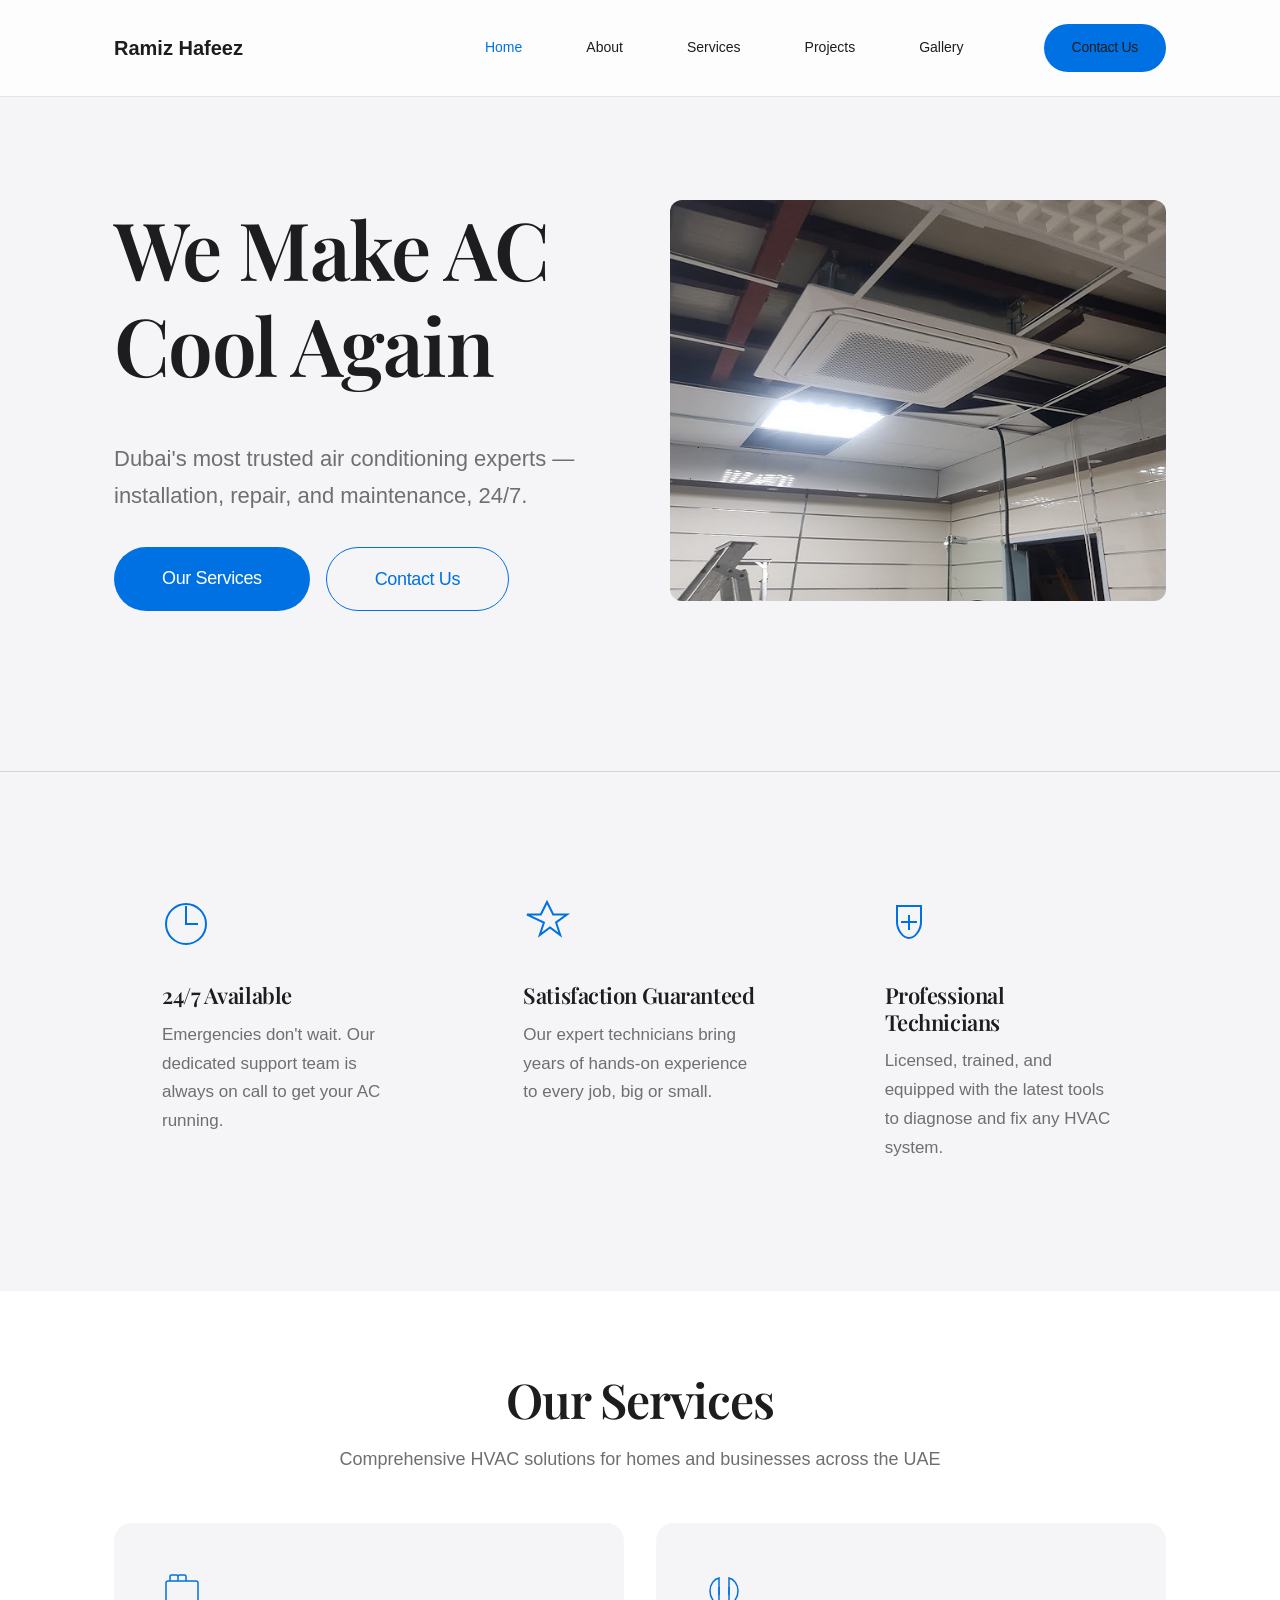
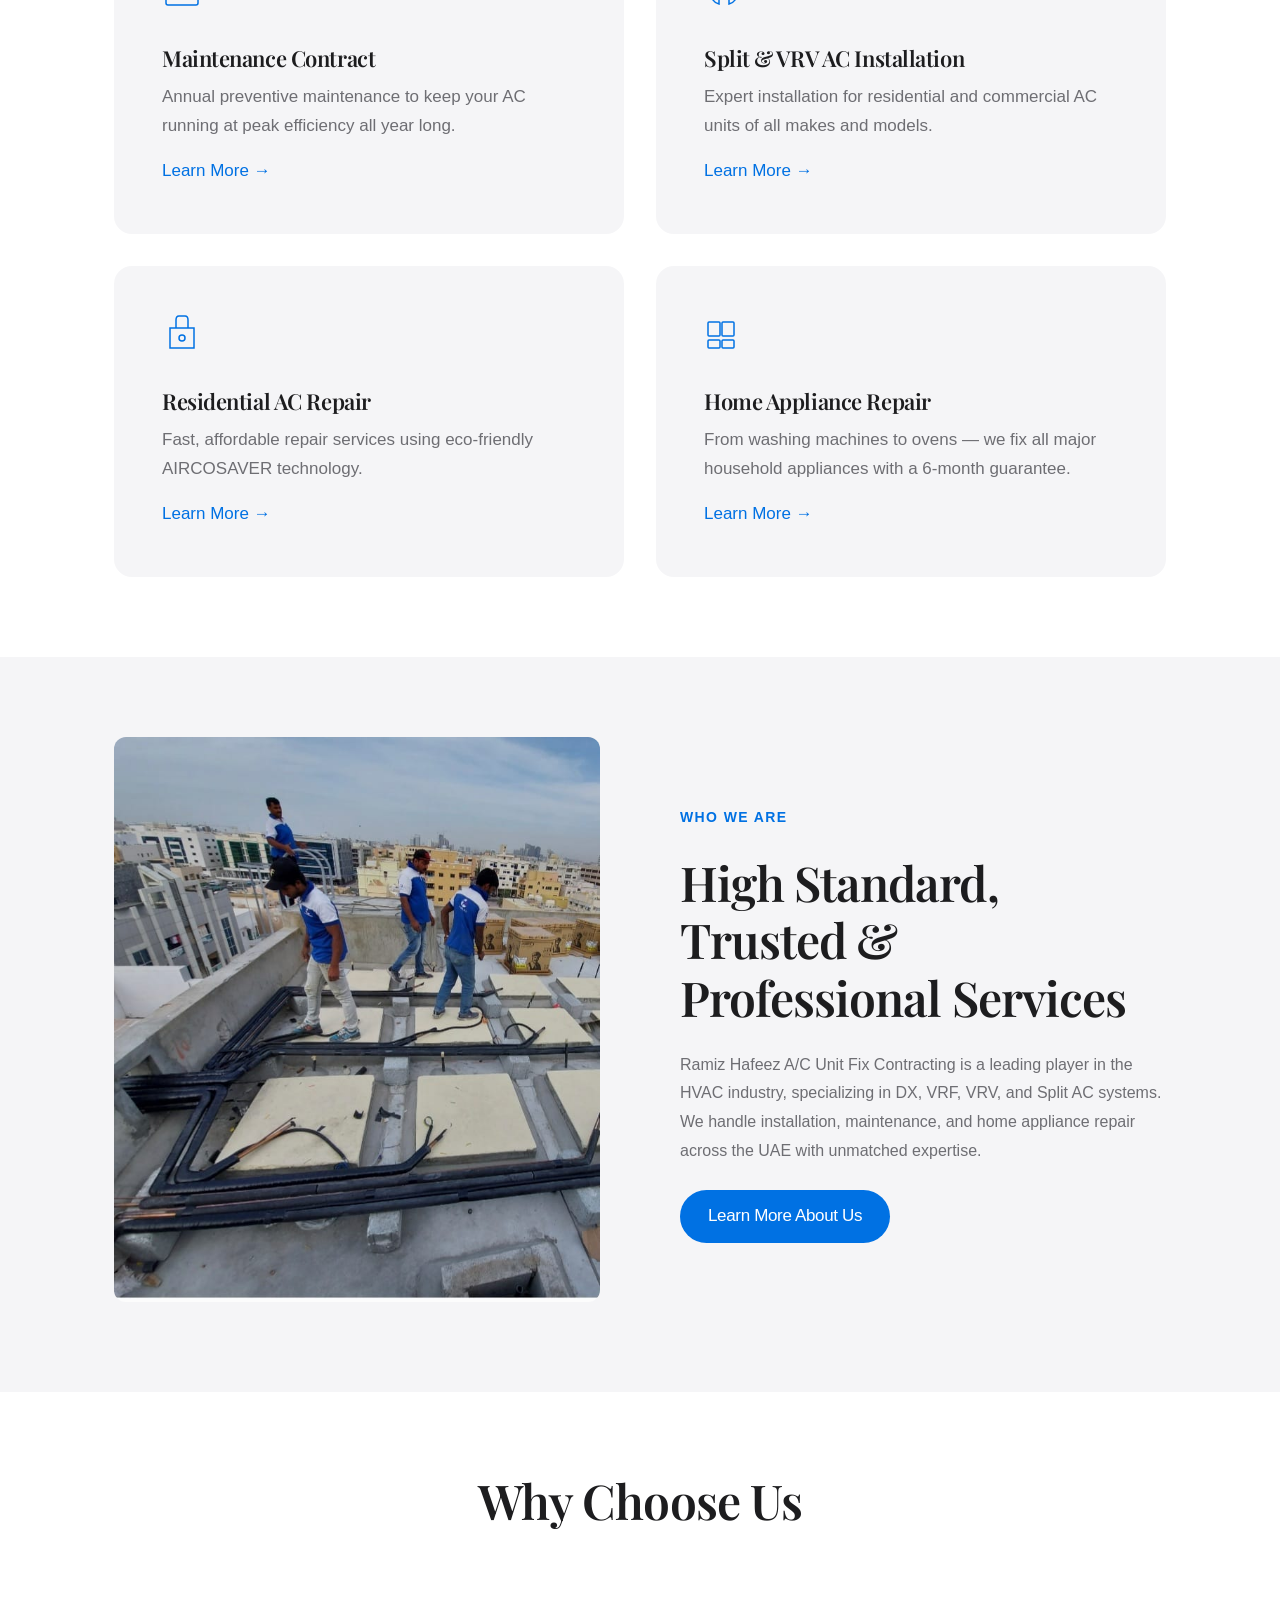
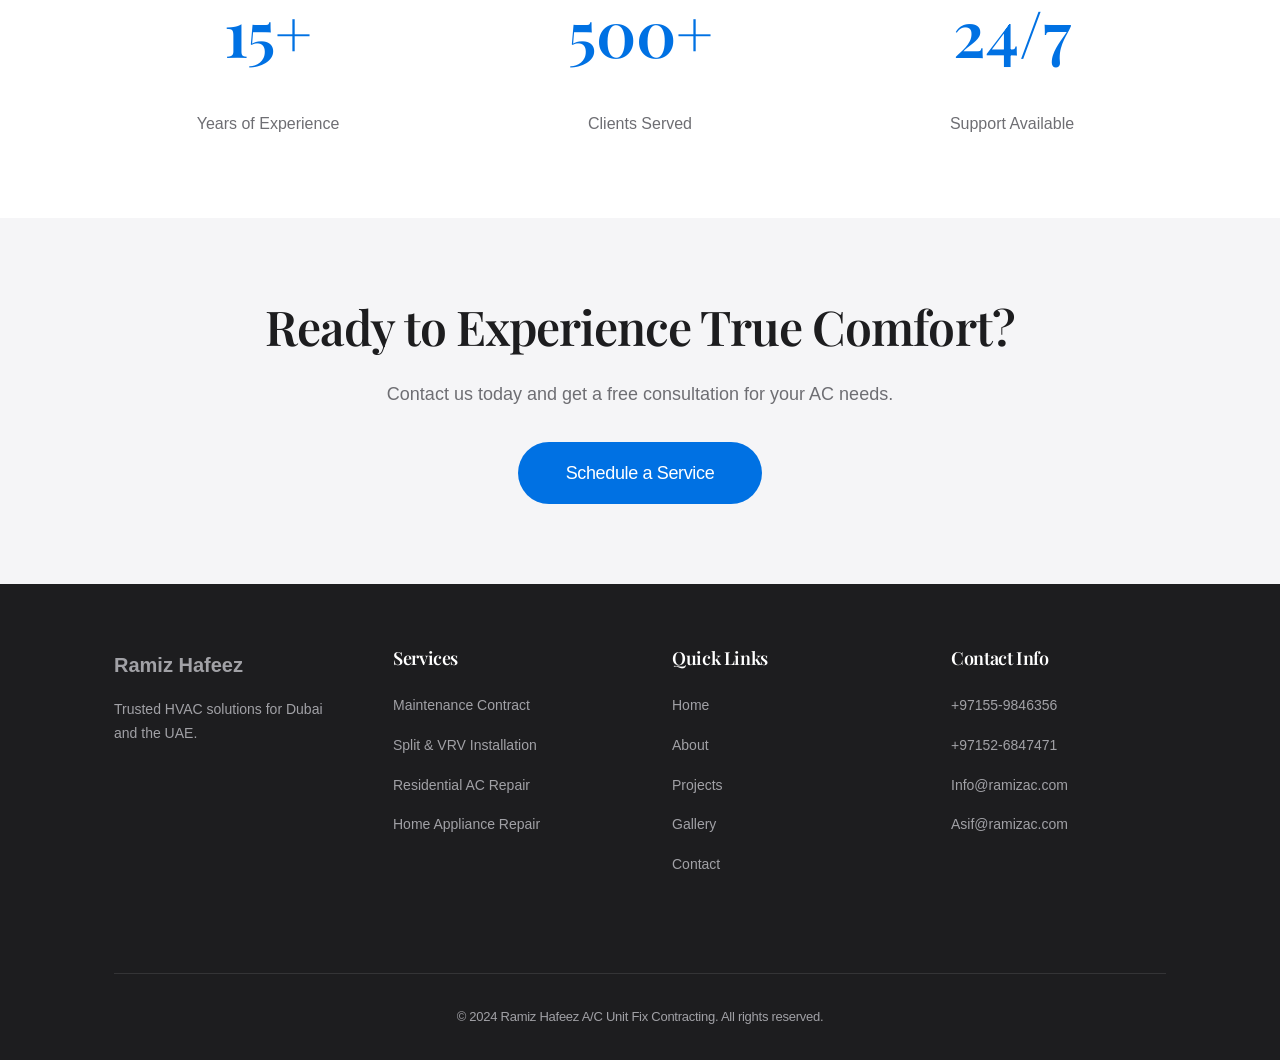
==== site/index.html @ e10c8d87 "first" ====
<!DOCTYPE html>
<html lang="en">
<head>
  <meta charset="UTF-8">
  <meta name="viewport" content="width=device-width, initial-scale=1.0">
  <title>Ramiz Hafeez A/C Unit Fix Contracting - Dubai HVAC Services</title>
  <link rel="stylesheet" href="css/style.css">
</head>
<body>

<!-- ==================== NAVIGATION ==================== -->
<nav>
  <div class="nav-container">
    <a href="index.html" class="logo">Ramiz Hafeez</a>
    <ul class="nav-links">
      <li><a href="index.html">Home</a></li>
      <li><a href="about.html">About</a></li>
      <li class="nav-item-services">
        <a href="services.html">Services</a>
        <div class="services-dropdown">
          <a href="services/maintenance-contract.html">Maintenance Contract</a>
          <a href="services/split-vrv-installation.html">Split & VRV Installation</a>
          <a href="services/residential-ac-repair.html">Residential AC Repair</a>
          <a href="services/home-appliance-repair.html">Home Appliance Repair</a>
        </div>
      </li>
      <li><a href="projects.html">Projects</a></li>
      <li><a href="gallery.html">Gallery</a></li>
      <li><a href="contact.html" class="btn btn-primary" style="margin-left: 16px;">Contact Us</a></li>
    </ul>
    <div class="hamburger">
      <span></span>
      <span></span>
      <span></span>
    </div>
  </div>
</nav>

<!-- ==================== HERO SECTION ==================== -->
<section class="hero">
  <div class="container" style="padding-top: 80px; padding-bottom: 80px;">
    <div class="two-col" style="gap: 60px; margin-top: 40px;">
      <div class="hero-content" style="display: flex; flex-direction: column; justify-content: center;">
        <h1 class="animate-fadeup" style="text-align: left; font-size: 80px;">We Make AC Cool Again</h1>
        <p class="animate-fadeup" style="text-align: left; font-size: 22px; color: var(--text-secondary); margin-top: 24px; margin-bottom: 32px; font-weight: 500;">Dubai's most trusted air conditioning experts — installation, repair, and maintenance, 24/7.</p>
        <div class="animate-fadeup" style="text-align: left; display: flex; gap: 16px; flex-wrap: wrap;">
          <a href="services.html" class="btn btn-primary btn-large">Our Services</a>
          <a href="contact.html" class="btn btn-secondary btn-large">Contact Us</a>
        </div>
      </div>
      <div class="animate-fadeup">
        <img src="../ramizac_scraped/images/gallery5.jpg" alt="Professional AC Installation" style="width: 100%; height: auto; border-radius: 12px;">
      </div>
    </div>
  </div>
</section>

<!-- ==================== TRUST INDICATORS ==================== -->
<section class="section bg-light">
  <div class="container">
    <div class="grid grid-3 reveal">
      <div class="card reveal">
        <svg width="48" height="48" viewBox="0 0 48 48" style="margin-bottom: 24px; stroke: var(--accent); fill: none; stroke-width: 2;">
          <circle cx="24" cy="24" r="20"></circle>
          <polyline points="24,6 24,24 36,24"></polyline>
        </svg>
        <h3 style="font-size: 22px; margin-bottom: 12px;">24/7 Available</h3>
        <p style="color: var(--text-secondary); margin: 0;">Emergencies don't wait. Our dedicated support team is always on call to get your AC running.</p>
      </div>
      <div class="card reveal">
        <svg width="48" height="48" viewBox="0 0 48 48" style="margin-bottom: 24px; stroke: var(--accent); fill: none; stroke-width: 2;">
          <path d="M24 2l6.18 12.55H44l-10.91 7.92 4.17 12.53-10.26-7.46-10.26 7.46 4.17-12.53L4 14.55h13.82z"></path>
        </svg>
        <h3 style="font-size: 22px; margin-bottom: 12px;">Satisfaction Guaranteed</h3>
        <p style="color: var(--text-secondary); margin: 0;">Our expert technicians bring years of hands-on experience to every job, big or small.</p>
      </div>
      <div class="card reveal">
        <svg width="48" height="48" viewBox="0 0 48 48" style="margin-bottom: 24px; stroke: var(--accent); fill: none; stroke-width: 2;">
          <path d="M12 6h24v16c0 8-6 16-12 16s-12-8-12-16V6z"></path>
          <line x1="24" y1="15" x2="24" y2="30"></line>
          <line x1="16" y1="22" x2="32" y2="22"></line>
        </svg>
        <h3 style="font-size: 22px; margin-bottom: 12px;">Professional Technicians</h3>
        <p style="color: var(--text-secondary); margin: 0;">Licensed, trained, and equipped with the latest tools to diagnose and fix any HVAC system.</p>
      </div>
    </div>
  </div>
</section>

<!-- ==================== SERVICES OVERVIEW ==================== -->
<section class="section">
  <div class="container">
    <div class="text-center mb-xl reveal">
      <h2>Our Services</h2>
      <p style="font-size: 18px; color: var(--text-secondary); margin-top: 16px;">Comprehensive HVAC solutions for homes and businesses across the UAE</p>
    </div>
    <div class="grid grid-2 reveal">
      <div class="card reveal">
        <svg width="40" height="40" viewBox="0 0 40 40" style="margin-bottom: 24px; stroke: var(--accent); fill: none; stroke-width: 1.5;">
          <rect x="4" y="10" width="32" height="24" rx="2"></rect>
          <path d="M8 10V6c0-1 .5-2 1.5-2h5c1 0 1.5 1 1.5 2v4M16 10V6c0-1 .5-2 1.5-2h5c1 0 1.5 1 1.5 2v4"></path>
        </svg>
        <h3 style="font-size: 22px; margin-bottom: 12px;">Maintenance Contract</h3>
        <p style="color: var(--text-secondary); margin-bottom: 16px;">Annual preventive maintenance to keep your AC running at peak efficiency all year long.</p>
        <a href="services/maintenance-contract.html" style="color: var(--accent); font-weight: 500;">Learn More →</a>
      </div>
      <div class="card reveal">
        <svg width="40" height="40" viewBox="0 0 40 40" style="margin-bottom: 24px; stroke: var(--accent); fill: none; stroke-width: 1.5;">
          <path d="M6 20c0-6.6 4-12 9-13v26c-5-1-9-6.4-9-13z"></path>
          <path d="M34 20c0-6.6-4-12-9-13v26c5-1 9-6.4 9-13z"></path>
          <line x1="15" y1="16" x2="15" y2="24"></line>
          <line x1="25" y1="16" x2="25" y2="24"></line>
        </svg>
        <h3 style="font-size: 22px; margin-bottom: 12px;">Split & VRV AC Installation</h3>
        <p style="color: var(--text-secondary); margin-bottom: 16px;">Expert installation for residential and commercial AC units of all makes and models.</p>
        <a href="services/split-vrv-installation.html" style="color: var(--accent); font-weight: 500;">Learn More →</a>
      </div>
      <div class="card reveal">
        <svg width="40" height="40" viewBox="0 0 40 40" style="margin-bottom: 24px; stroke: var(--accent); fill: none; stroke-width: 1.5;">
          <path d="M8 14h24v20H8z"></path>
          <path d="M14 14V6c0-2 1-4 3-4h6c2 0 3 2 3 4v8"></path>
          <circle cx="20" cy="24" r="3" fill="none"></circle>
        </svg>
        <h3 style="font-size: 22px; margin-bottom: 12px;">Residential AC Repair</h3>
        <p style="color: var(--text-secondary); margin-bottom: 16px;">Fast, affordable repair services using eco-friendly AIRCOSAVER technology.</p>
        <a href="services/residential-ac-repair.html" style="color: var(--accent); font-weight: 500;">Learn More →</a>
      </div>
      <div class="card reveal">
        <svg width="40" height="40" viewBox="0 0 40 40" style="margin-bottom: 24px; stroke: var(--accent); fill: none; stroke-width: 1.5;">
          <rect x="4" y="8" width="12" height="14" rx="1"></rect>
          <rect x="18" y="8" width="12" height="14" rx="1"></rect>
          <rect x="4" y="26" width="12" height="8" rx="1"></rect>
          <rect x="18" y="26" width="12" height="8" rx="1"></rect>
        </svg>
        <h3 style="font-size: 22px; margin-bottom: 12px;">Home Appliance Repair</h3>
        <p style="color: var(--text-secondary); margin-bottom: 16px;">From washing machines to ovens — we fix all major household appliances with a 6-month guarantee.</p>
        <a href="services/home-appliance-repair.html" style="color: var(--accent); font-weight: 500;">Learn More →</a>
      </div>
    </div>
  </div>
</section>

<!-- ==================== ABOUT TEASER ==================== -->
<section class="section bg-light">
  <div class="container">
    <div class="two-col" style="gap: 80px;">
      <div class="reveal">
        <img src="../ramizac_scraped/images/about.jpg" alt="Ramiz Hafeez Team" style="width: 100%; height: auto; border-radius: 12px;">
      </div>
      <div class="reveal" style="display: flex; flex-direction: column; justify-content: center;">
        <span class="label">WHO WE ARE</span>
        <h2 style="margin-bottom: 24px;">High Standard, Trusted & Professional Services</h2>
        <p style="color: var(--text-secondary); font-size: 16px; line-height: 1.8; margin-bottom: 24px;">Ramiz Hafeez A/C Unit Fix Contracting is a leading player in the HVAC industry, specializing in DX, VRF, VRV, and Split AC systems. We handle installation, maintenance, and home appliance repair across the UAE with unmatched expertise.</p>
        <a href="about.html" class="btn btn-primary" style="width: fit-content;">Learn More About Us</a>
      </div>
    </div>
  </div>
</section>

<!-- ==================== WHY CHOOSE US ==================== -->
<section class="section">
  <div class="container">
    <div class="text-center mb-xl reveal">
      <h2>Why Choose Us</h2>
    </div>
    <div class="stats reveal">
      <div>
        <div class="stat-number">15+</div>
        <div class="stat-label">Years of Experience</div>
      </div>
      <div>
        <div class="stat-number">500+</div>
        <div class="stat-label">Clients Served</div>
      </div>
      <div>
        <div class="stat-number">24/7</div>
        <div class="stat-label">Support Available</div>
      </div>
    </div>
  </div>
</section>

<!-- ==================== CTA BANNER ==================== -->
<section class="section bg-light">
  <div class="container text-center reveal">
    <h2>Ready to Experience True Comfort?</h2>
    <p style="font-size: 18px; color: var(--text-secondary); margin: 24px 0 32px;">Contact us today and get a free consultation for your AC needs.</p>
    <a href="contact.html" class="btn btn-primary btn-large">Schedule a Service</a>
  </div>
</section>

<!-- ==================== FOOTER ==================== -->
<footer class="section bg-dark" style="padding-top: 64px; padding-bottom: 32px;">
  <div class="container">
    <div class="footer-grid">
      <div>
        <a href="index.html" class="logo">Ramiz Hafeez</a>
        <p style="color: #a1a1a6; font-size: 14px; margin-top: 12px;">Trusted HVAC solutions for Dubai and the UAE.</p>
      </div>
      <div>
        <h4>Services</h4>
        <a href="services/maintenance-contract.html">Maintenance Contract</a>
        <a href="services/split-vrv-installation.html">Split & VRV Installation</a>
        <a href="services/residential-ac-repair.html">Residential AC Repair</a>
        <a href="services/home-appliance-repair.html">Home Appliance Repair</a>
      </div>
      <div>
        <h4>Quick Links</h4>
        <a href="index.html">Home</a>
        <a href="about.html">About</a>
        <a href="projects.html">Projects</a>
        <a href="gallery.html">Gallery</a>
        <a href="contact.html">Contact</a>
      </div>
      <div>
        <h4>Contact Info</h4>
        <a href="tel:+971558846356">+97155-9846356</a>
        <a href="tel:+971526847471">+97152-6847471</a>
        <a href="mailto:Info@ramizac.com">Info@ramizac.com</a>
        <a href="mailto:Asif@ramizac.com">Asif@ramizac.com</a>
      </div>
    </div>
    <div class="footer-bottom">
      © 2024 Ramiz Hafeez A/C Unit Fix Contracting. All rights reserved.
    </div>
  </div>
</footer>

<script src="js/main.js"></script>
</body>
</html>
---- site/css/style.css ----
/* ==================== FONT IMPORTS ==================== */
@import url('https://fonts.googleapis.com/css2?family=Playfair+Display:wght@600;700&display=swap');

/* ==================== CSS VARIABLES (Design System) ==================== */
:root {
  --bg: #ffffff;
  --bg-section: #f5f5f7;
  --text-primary: #1d1d1f;
  --text-secondary: #6e6e73;
  --accent: #0071e3;
  --accent-hover: #0077ed;
  --border: #d2d2d7;
  --white: #ffffff;
  --dark: #1d1d1f;
  
  /* Spacing system (8px grid) */
  --spacing-xs: 8px;
  --spacing-sm: 16px;
  --spacing-md: 24px;
  --spacing-lg: 32px;
  --spacing-xl: 48px;
  --spacing-2xl: 64px;
  --spacing-3xl: 80px;
  --spacing-4xl: 96px;
  --spacing-5xl: 120px;
  
  /* Border radius */
  --radius-sm: 10px;
  --radius-md: 12px;
  --radius-lg: 18px;
  --radius-pill: 980px;
  
  /* Shadows */
  --shadow-sm: 0 1px 3px rgba(0,0,0,0.08);
  --shadow-md: 0 4px 12px rgba(0,0,0,0.12);
  --shadow-lg: 0 12px 32px rgba(0,0,0,0.16);
}

/* ==================== RESET & BASE ==================== */
* {
  margin: 0;
  padding: 0;
  box-sizing: border-box;
}

html {
  scroll-behavior: smooth;
  font-size: 16px;
}

body {
  font-family: -apple-system, BlinkMacSystemFont, "Segoe UI", sans-serif;
  font-size: 17px;
  line-height: 1.7;
  color: var(--text-primary);
  background: var(--bg);
  -webkit-font-smoothing: antialiased;
  -moz-osx-font-smoothing: grayscale;
}

/* ==================== TYPOGRAPHY ==================== */
h1, h2, h3, h4, h5, h6 {
  font-family: 'Playfair Display', serif;
  font-weight: 600;
  letter-spacing: -0.02em;
  line-height: 1.2;
}

h1 {
  font-size: 72px;
}

h2 {
  font-size: 48px;
}

h3 {
  font-size: 32px;
}

h4 {
  font-size: 24px;
}

p {
  margin-bottom: var(--spacing-md);
  color: var(--text-primary);
}

a {
  color: var(--accent);
  text-decoration: none;
  transition: color 0.3s ease;
}

a:hover {
  color: var(--accent-hover);
}

/* ==================== BUTTONS ==================== */
.btn {
  display: inline-block;
  padding: 12px 28px;
  border-radius: var(--radius-pill);
  font-size: 17px;
  font-weight: 500;
  letter-spacing: -0.02em;
  text-align: center;
  cursor: pointer;
  border: none;
  transition: all 0.3s ease;
  text-decoration: none;
}

.btn-primary {
  background: var(--accent);
  color: var(--white);
}

.btn-primary:hover {
  background: var(--accent-hover);
  transform: translateY(-2px);
}

.btn-secondary {
  background: transparent;
  color: var(--accent);
  border: 1.5px solid var(--accent);
}

.btn-secondary:hover {
  background: rgba(0,113,227,0.05);
}

.btn-large {
  padding: 16px 48px;
  font-size: 18px;
}

/* ==================== FORMS ==================== */
input, textarea, select {
  width: 100%;
  height: 52px;
  padding: 0 16px;
  border: 1.5px solid var(--border);
  border-radius: var(--radius-sm);
  font-family: inherit;
  font-size: 16px;
  color: var(--text-primary);
  background: var(--white);
  transition: all 0.3s ease;
}

textarea {
  height: 140px;
  padding: 16px;
  resize: vertical;
}

input:focus, textarea:focus, select:focus {
  outline: none;
  border-color: var(--accent);
  box-shadow: 0 0 0 4px rgba(0,113,227,0.15);
}

input::placeholder, textarea::placeholder {
  color: var(--text-secondary);
}

/* ==================== CARDS ==================== */
.card {
  background: var(--bg-section);
  border-radius: var(--radius-lg);
  padding: var(--spacing-xl);
  transition: all 0.3s ease;
}

.card:hover {
  transform: translateY(-4px);
}

/* ==================== LAYOUT ==================== */
.container {
  max-width: 1100px;
  margin: 0 auto;
  padding: 0 var(--spacing-md);
}

.section {
  padding: var(--spacing-3xl) 0;
}

.section.bg-light {
  background: var(--bg-section);
}

.section.bg-dark {
  background: var(--text-primary);
  color: var(--bg-section);
}

.section.bg-dark a {
  color: #a1a1a6;
}

.section.bg-dark a:hover {
  color: var(--white);
}

/* ==================== GRID & FLEX ==================== */
.grid {
  display: grid;
  gap: var(--spacing-lg);
}

.grid-2 {
  grid-template-columns: repeat(2, 1fr);
}

.grid-3 {
  grid-template-columns: repeat(3, 1fr);
}

.grid-4 {
  grid-template-columns: repeat(4, 1fr);
}

.flex {
  display: flex;
}

.flex-center {
  display: flex;
  align-items: center;
  justify-content: center;
}

.flex-between {
  display: flex;
  align-items: center;
  justify-content: space-between;
}

/* ==================== ANIMATIONS ==================== */
@keyframes fadeUp {
  from {
    opacity: 0;
    transform: translateY(30px);
  }
  to {
    opacity: 1;
    transform: translateY(0);
  }
}

.animate-fadeup {
  animation: fadeUp 0.8s ease both;
}

.animate-fadeup:nth-child(1) { animation-delay: 0.1s; }
.animate-fadeup:nth-child(2) { animation-delay: 0.2s; }
.animate-fadeup:nth-child(3) { animation-delay: 0.3s; }
.animate-fadeup:nth-child(4) { animation-delay: 0.4s; }
.animate-fadeup:nth-child(5) { animation-delay: 0.5s; }
.animate-fadeup:nth-child(6) { animation-delay: 0.6s; }

.reveal {
  opacity: 0;
  transform: translateY(20px);
  transition: opacity 0.6s ease, transform 0.6s ease;
}

.reveal.visible {
  opacity: 1;
  transform: translateY(0);
}

/* ==================== NAVIGATION ==================== */
nav {
  position: fixed;
  top: 0;
  left: 0;
  right: 0;
  z-index: 1000;
  background: rgba(255,255,255,0.8);
  backdrop-filter: blur(20px);
  border-bottom: 1px solid rgba(0,0,0,0.1);
  padding: var(--spacing-md) 0;
  transition: all 0.3s ease;
}

nav.scrolled {
  background: rgba(255,255,255,0.95);
}

.nav-container {
  display: flex;
  align-items: center;
  justify-content: space-between;
  max-width: 1100px;
  margin: 0 auto;
  padding: 0 var(--spacing-md);
}

.logo {
  font-size: 20px;
  font-weight: 700;
  color: var(--text-primary);
  text-decoration: none;
}

.nav-links {
  display: flex;
  list-style: none;
  gap: var(--spacing-2xl);
  align-items: center;
}

.nav-links a {
  font-size: 14px;
  color: var(--text-primary);
  transition: color 0.3s ease;
  position: relative;
}

.nav-links a:hover {
  color: var(--accent);
}

.nav-links a.active {
  color: var(--accent);
  font-weight: 500;
}

.nav-item-services {
  position: relative;
}

.services-dropdown {
  display: none;
  position: absolute;
  top: 100%;
  left: 0;
  background: var(--white);
  border: 1px solid var(--border);
  border-radius: var(--radius-md);
  padding: var(--spacing-sm) 0;
  min-width: 220px;
  box-shadow: var(--shadow-md);
  margin-top: var(--spacing-xs);
}

.nav-item-services:hover .services-dropdown,
.nav-item-services.open .services-dropdown {
  display: block;
}

.services-dropdown a {
  display: block;
  padding: var(--spacing-sm) var(--spacing-lg);
  font-size: 14px;
  color: var(--text-primary);
}

.services-dropdown a:hover {
  background: var(--bg-section);
  color: var(--accent);
}

.hamburger {
  display: none;
  flex-direction: column;
  cursor: pointer;
  gap: 6px;
}

.hamburger span {
  width: 24px;
  height: 2px;
  background: var(--text-primary);
  transition: all 0.3s ease;
  border-radius: 2px;
}

.hamburger.active span:nth-child(1) {
  transform: rotate(45deg) translateY(12px);
}

.hamburger.active span:nth-child(2) {
  opacity: 0;
}

.hamburger.active span:nth-child(3) {
  transform: rotate(-45deg) translateY(-12px);
}

/* ==================== FOOTER ==================== */
footer {
  background: var(--text-primary);
  color: var(--bg-section);
  padding: var(--spacing-3xl) 0;
}

.footer-grid {
  display: grid;
  grid-template-columns: repeat(4, 1fr);
  gap: var(--spacing-2xl);
  margin-bottom: var(--spacing-3xl);
}

footer h4 {
  color: var(--white);
  margin-bottom: var(--spacing-md);
  font-size: 18px;
}

footer a {
  color: #a1a1a6;
  display: block;
  margin-bottom: var(--spacing-sm);
  font-size: 14px;
}

footer a:hover {
  color: var(--white);
}

.footer-bottom {
  border-top: 1px solid rgba(255,255,255,0.1);
  padding-top: var(--spacing-lg);
  text-align: center;
  font-size: 13px;
  color: #a1a1a6;
  letter-spacing: -0.02em;
}

footer .logo {
  color: var(--white);
  margin-bottom: var(--spacing-sm);
}

/* ==================== HERO SECTION ==================== */
.hero {
  background: var(--bg-section);
  padding: var(--spacing-3xl) 0;
  text-align: center;
  border-bottom: 1px solid var(--border);
}

.hero h1 {
  margin-bottom: var(--spacing-md);
}

.hero .breadcrumb {
  font-size: 14px;
  color: var(--text-secondary);
  margin-top: var(--spacing-md);
}

/* ==================== PAGE HERO (Inner Pages) ==================== */
.page-hero {
  background: var(--bg-section);
  padding: var(--spacing-3xl) 0;
  text-align: center;
}

.page-hero h1 {
  margin-bottom: var(--spacing-lg);
  font-size: 56px;
}

.page-hero .breadcrumb {
  font-size: 14px;
  color: var(--text-secondary);
}

.breadcrumb a {
  color: var(--text-secondary);
}

.breadcrumb a:hover {
  color: var(--accent);
}

/* ==================== TWO COLUMN LAYOUT ==================== */
.two-col {
  display: grid;
  grid-template-columns: 1fr 1fr;
  gap: var(--spacing-2xl);
  align-items: center;
}

.two-col img {
  width: 100%;
  height: auto;
  border-radius: var(--radius-md);
}

.two-col.reverse {
  direction: rtl;
}

.two-col.reverse > * {
  direction: ltr;
}

/* ==================== SERVICE LAYOUT ==================== */
.service-card-large {
  display: grid;
  grid-template-columns: 1fr 1fr;
  gap: var(--spacing-2xl);
  align-items: center;
  margin: var(--spacing-3xl) 0;
}

.service-card-large img {
  width: 100%;
  height: auto;
  border-radius: var(--radius-md);
}

.service-card-large.reverse {
  direction: rtl;
}

.service-card-large.reverse > * {
  direction: ltr;
}

.service-card-large h2 {
  font-size: 40px;
  margin-bottom: var(--spacing-lg);
}

.service-card-large p {
  font-size: 16px;
  color: var(--text-secondary);
  margin-bottom: var(--spacing-lg);
}

/* ==================== SIDEBAR ==================== */
.sidebar-layout {
  display: grid;
  grid-template-columns: 2fr 1fr;
  gap: var(--spacing-xl);
}

.sidebar {
  background: var(--bg-section);
  border-radius: var(--radius-lg);
  padding: var(--spacing-xl);
  height: fit-content;
  position: sticky;
  top: 100px;
}

.sidebar h3 {
  margin-bottom: var(--spacing-lg);
  font-size: 22px;
}

.form-group {
  margin-bottom: var(--spacing-md);
}

.form-group label {
  display: block;
  margin-bottom: 8px;
  font-size: 14px;
  font-weight: 500;
  color: var(--text-primary);
}

.sidebar-contact {
  margin-top: var(--spacing-xl);
  padding-top: var(--spacing-xl);
  border-top: 1px solid var(--border);
  font-size: 14px;
}

.sidebar-contact p {
  margin-bottom: var(--spacing-sm);
}

/* ==================== GALLERY ==================== */
.gallery-grid {
  columns: 3;
  column-gap: var(--spacing-md);
  margin-top: var(--spacing-2xl);
}

.gallery-grid img {
  width: 100%;
  display: block;
  margin-bottom: var(--spacing-md);
  border-radius: var(--radius-md);
  break-inside: avoid;
  cursor: pointer;
  transition: transform 0.3s ease, opacity 0.3s ease;
}

.gallery-grid img:hover {
  transform: scale(1.02);
  opacity: 0.92;
}

/* ==================== LIGHTBOX ==================== */
.lightbox {
  display: none;
  position: fixed;
  top: 0;
  left: 0;
  right: 0;
  bottom: 0;
  background: rgba(0,0,0,0.92);
  z-index: 9999;
  justify-content: center;
  align-items: center;
  padding: var(--spacing-md);
}

.lightbox.active {
  display: flex;
}

.lightbox-content {
  position: relative;
  width: 100%;
  max-width: 90vw;
  max-height: 90vh;
}

.lightbox img {
  width: 100%;
  height: auto;
  object-fit: contain;
}

.lightbox-close {
  position: absolute;
  top: -50px;
  right: 0;
  color: var(--white);
  font-size: 32px;
  cursor: pointer;
  width: 40px;
  height: 40px;
  display: flex;
  align-items: center;
  justify-content: center;
  transition: opacity 0.3s ease;
}

.lightbox-close:hover {
  opacity: 0.7;
}

.lightbox-nav {
  position: absolute;
  top: 50%;
  transform: translateY(-50%);
  width: 50px;
  height: 50px;
  background: rgba(255,255,255,0.2);
  border-radius: 4px;
  display: flex;
  align-items: center;
  justify-content: center;
  color: var(--white);
  cursor: pointer;
  font-size: 24px;
  transition: background 0.3s ease;
}

.lightbox-nav:hover {
  background: rgba(255,255,255,0.4);
}

.lightbox-prev {
  left: -60px;
}

.lightbox-next {
  right: -60px;
}

/* ==================== TABLE ==================== */
.table-container {
  width: 100%;
  overflow-x: auto;
  border-radius: var(--radius-lg);
  overflow: hidden;
  margin: var(--spacing-xl) 0;
}

table {
  width: 100%;
  border-collapse: collapse;
}

table thead {
  background: var(--text-primary);
  color: var(--white);
}

table th {
  padding: 16px 24px;
  text-align: left;
  font-size: 13px;
  letter-spacing: 0.05em;
  text-transform: uppercase;
  font-weight: 600;
  font-family: inherit;
}

table td {
  padding: 16px 24px;
  font-size: 15px;
  border-bottom: none;
}

table tbody tr:nth-child(odd) {
  background: var(--white);
}

table tbody tr:nth-child(even) {
  background: var(--bg-section);
}

table tbody tr:hover {
  background: rgba(0,113,227,0.05);
}

/* ==================== CONTACT FORM ==================== */
.contact-layout {
  display: grid;
  grid-template-columns: 1.5fr 1fr;
  gap: var(--spacing-2xl);
}

.contact-form .form-group {
  margin-bottom: var(--spacing-lg);
}

.contact-form .btn {
  width: 100%;
  height: 54px;
  font-size: 18px;
}

.contact-info h3 {
  margin-bottom: var(--spacing-lg);
  font-size: 22px;
}

.contact-info p {
  margin-bottom: var(--spacing-sm);
  display: flex;
  align-items: center;
  gap: var(--spacing-sm);
  font-size: 15px;
}

.contact-info section {
  margin-bottom: var(--spacing-xl);
}

.contact-map {
  margin-top: var(--spacing-xl);
  border-radius: var(--radius-md);
  overflow: hidden;
}

.contact-map iframe {
  width: 100%;
  height: 300px;
  border: none;
}

/* ==================== STATS ==================== */
.stats {
  display: grid;
  grid-template-columns: repeat(3, 1fr);
  gap: var(--spacing-2xl);
  text-align: center;
}

.stat-number {
  font-size: 64px;
  font-family: 'Playfair Display', serif;
  color: var(--accent);
  font-weight: 600;
  margin-bottom: var(--spacing-md);
}

.stat-label {
  font-size: 16px;
  color: var(--text-secondary);
}

/* ==================== UTILITIES ==================== */
.text-center {
  text-align: center;
}

.mb-lg {
  margin-bottom: var(--spacing-lg);
}

.mb-xl {
  margin-bottom: var(--spacing-xl);
}

.mt-lg {
  margin-top: var(--spacing-lg);
}

.mt-xl {
  margin-top: var(--spacing-xl);
}

.label {
  font-size: 14px;
  letter-spacing: 0.1em;
  text-transform: uppercase;
  font-weight: 600;
  color: var(--accent);
  margin-bottom: var(--spacing-md);
  display: block;
}

.icon-grid {
  display: grid;
  grid-template-columns: repeat(6, 1fr);
  gap: var(--spacing-lg);
  text-align: center;
}

.icon-item {
  padding: var(--spacing-lg);
}

.icon-item svg {
  width: 48px;
  height: 48px;
  margin: 0 auto var(--spacing-md);
  stroke: var(--accent);
  fill: none;
  stroke-width: 2;
}

.icon-item p {
  font-size: 14px;
  color: var(--text-secondary);
}

.checklist {
  list-style: none;
}

.checklist li {
  padding-left: var(--spacing-lg);
  margin-bottom: var(--spacing-md);
  position: relative;
  font-size: 15px;
  color: var(--text-secondary);
  line-height: 1.6;
}

.checklist li:before {
  content: "✓";
  position: absolute;
  left: 0;
  color: var(--accent);
  font-weight: bold;
  font-size: 18px;
}

/* ==================== RESPONSIVE ==================== */
@media (max-width: 768px) {
  h1 {
    font-size: 40px;
  }

  h2 {
    font-size: 32px;
  }

  h3 {
    font-size: 24px;
  }

  .section {
    padding: var(--spacing-2xl) 0;
  }

  .page-hero h1 {
    font-size: 36px;
  }

  .grid-2, .grid-3, .grid-4, .two-col, .service-card-large, .contact-layout, .footer-grid {
    grid-template-columns: 1fr;
  }

  .two-col.reverse, .service-card-large.reverse {
    direction: ltr;
  }

  .two-col.reverse > *, .service-card-large.reverse > * {
    direction: ltr;
  }

  .gallery-grid {
    columns: 2;
  }

  .stats {
    grid-template-columns: 1fr;
  }

  .lightbox-prev, .lightbox-next {
    display: none;
  }

  .nav-container {
    padding: 0 var(--spacing-md);
  }

  .hamburger {
    display: flex;
  }

  .nav-links {
    display: none;
    position: absolute;
    top: 65px;
    right: 0;
    left: 0;
    background: var(--white);
    flex-direction: column;
    gap: 0;
    border-bottom: 1px solid var(--border);
    padding: var(--spacing-md) 0;
  }

  .nav-links.active {
    display: flex;
  }

  .nav-links a {
    padding: var(--spacing-md) var(--spacing-lg);
    display: block;
  }

  .services-dropdown {
    position: static;
    display: none;
    background: #f0f0f0;
    border: none;
    box-shadow: none;
    margin: 0;
    border-radius: 0;
  }

  .nav-item-services.open .services-dropdown {
    display: block;
  }

  .sidebar-layout {
    grid-template-columns: 1fr;
  }

  .sidebar {
    position: static;
  }

  .icon-grid {
    grid-template-columns: repeat(3, 1fr);
  }

  .lightbox-close {
    top: var(--spacing-md);
    right: var(--spacing-md);
  }
}

@media (max-width: 375px) {
  .container {
    padding: 0 var(--spacing-sm);
  }

  h1 {
    font-size: 28px;
  }

  h2 {
    font-size: 24px;
  }

  body {
    font-size: 16px;
  }

  .hero {
    padding: var(--spacing-2xl) 0;
  }

  .section {
    padding: var(--spacing-lg) 0;
  }

  .page-hero h1 {
    font-size: 28px;
  }

  .gallery-grid {
    columns: 1;
    column-gap: var(--spacing-sm);
  }

  .gallery-grid img {
    margin-bottom: var(--spacing-sm);
  }

  .icon-grid {
    grid-template-columns: repeat(2, 1fr);
    gap: var(--spacing-md);
  }

  .btn {
    padding: 10px 20px;
    font-size: 15px;
  }

  .stat-number {
    font-size: 48px;
  }

  .contact-info {
    font-size: 14px;
  }
}
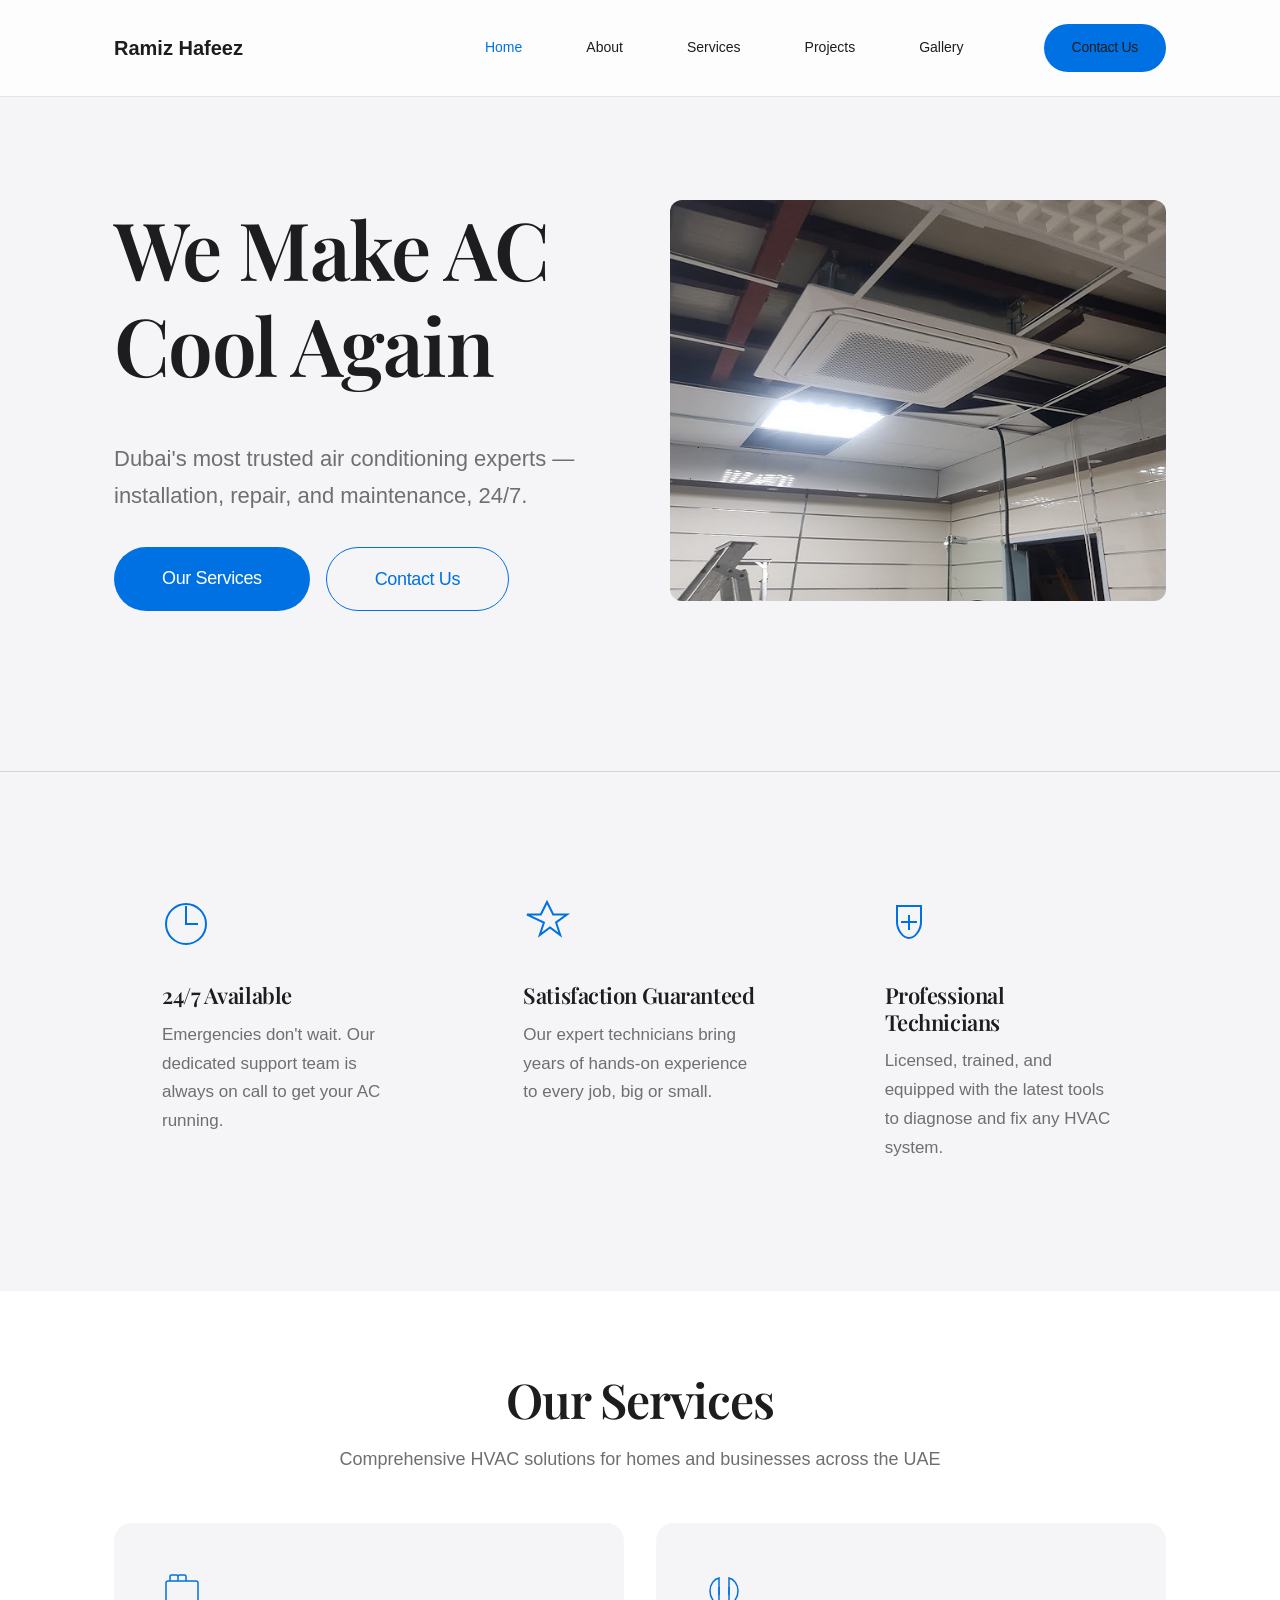
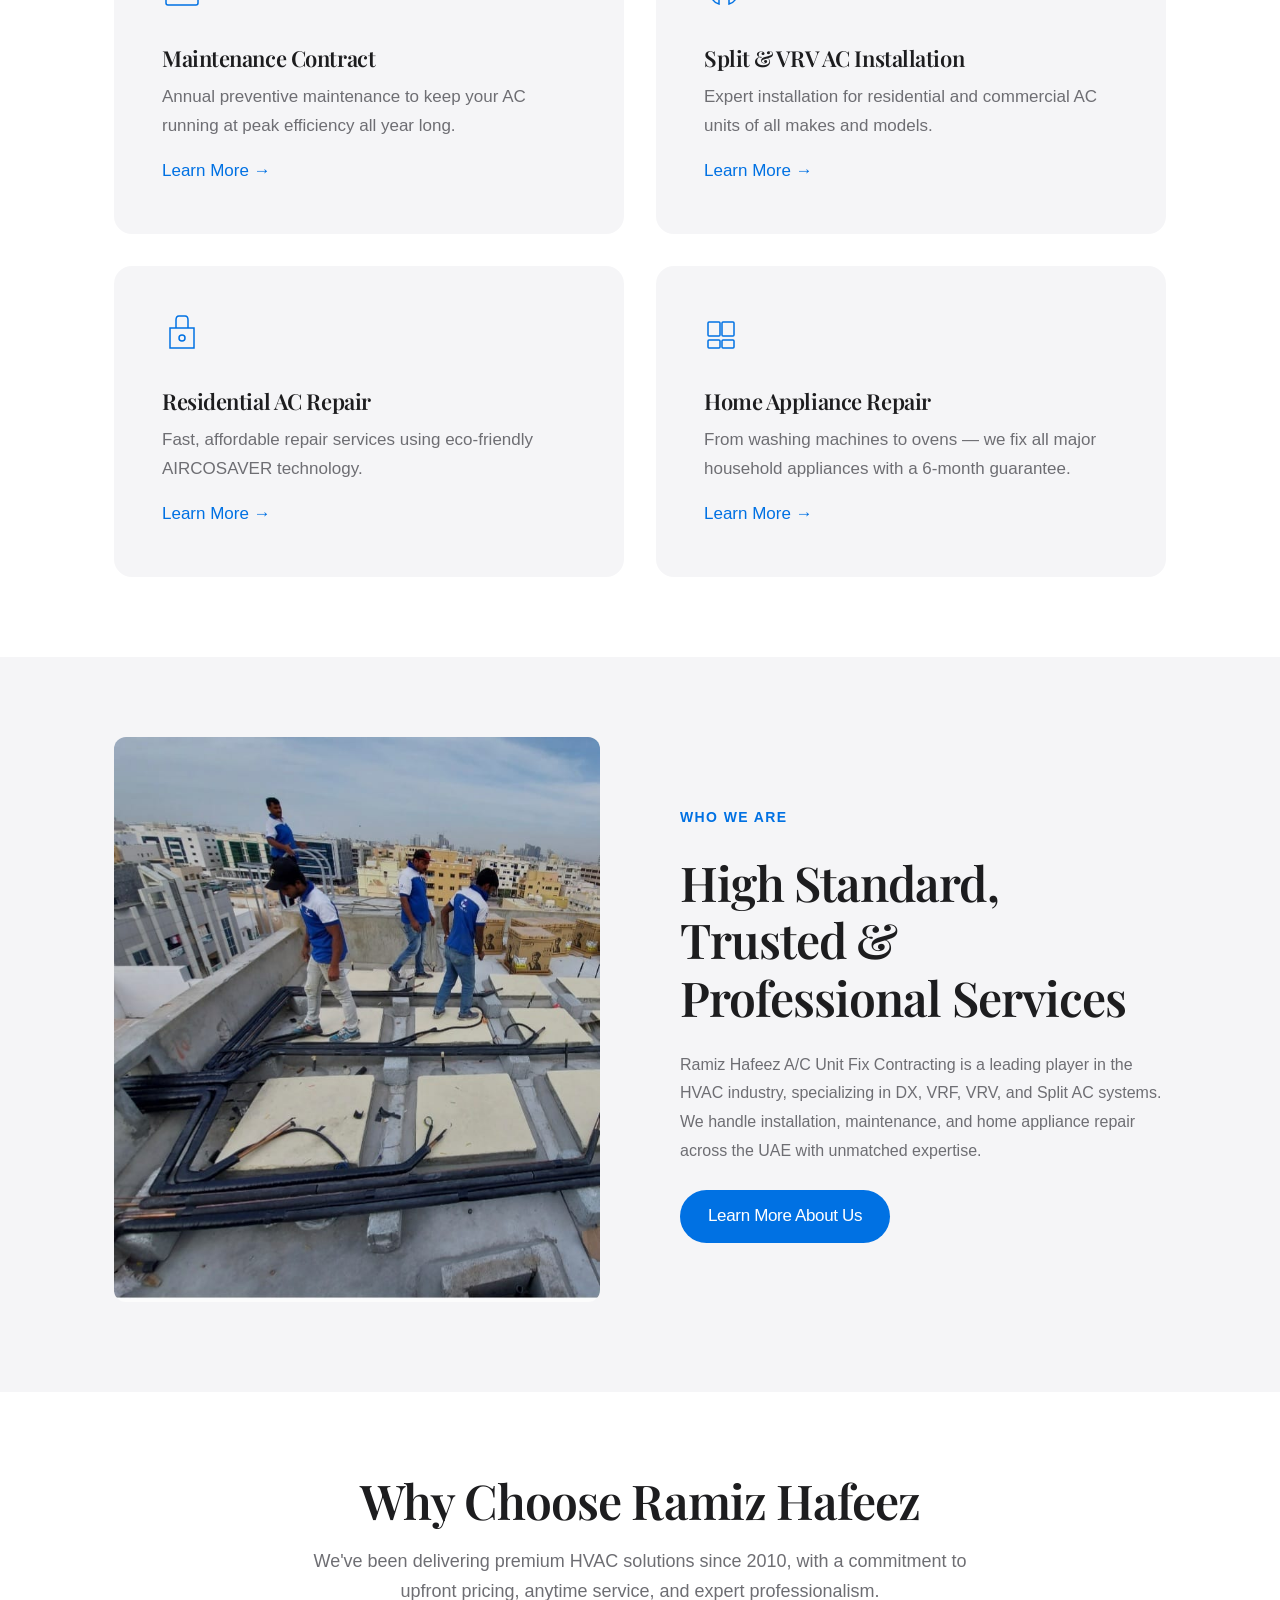
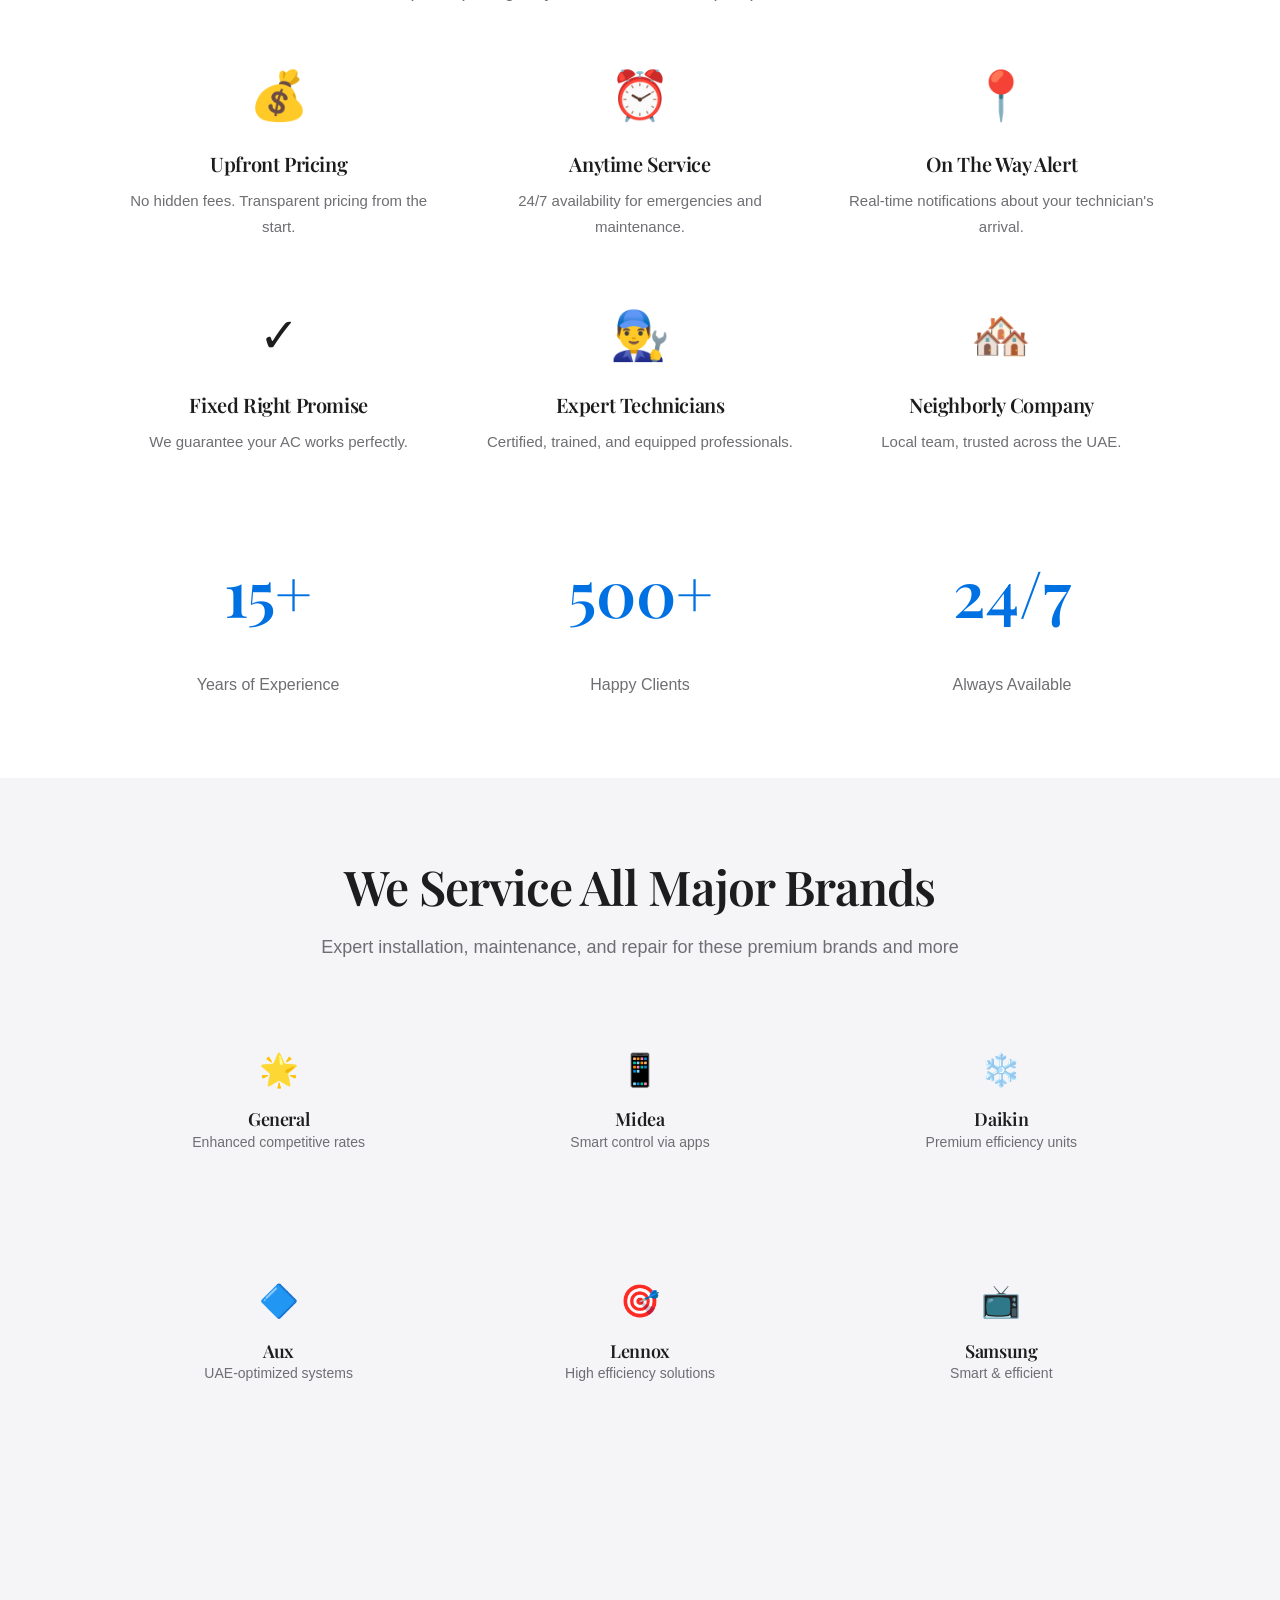
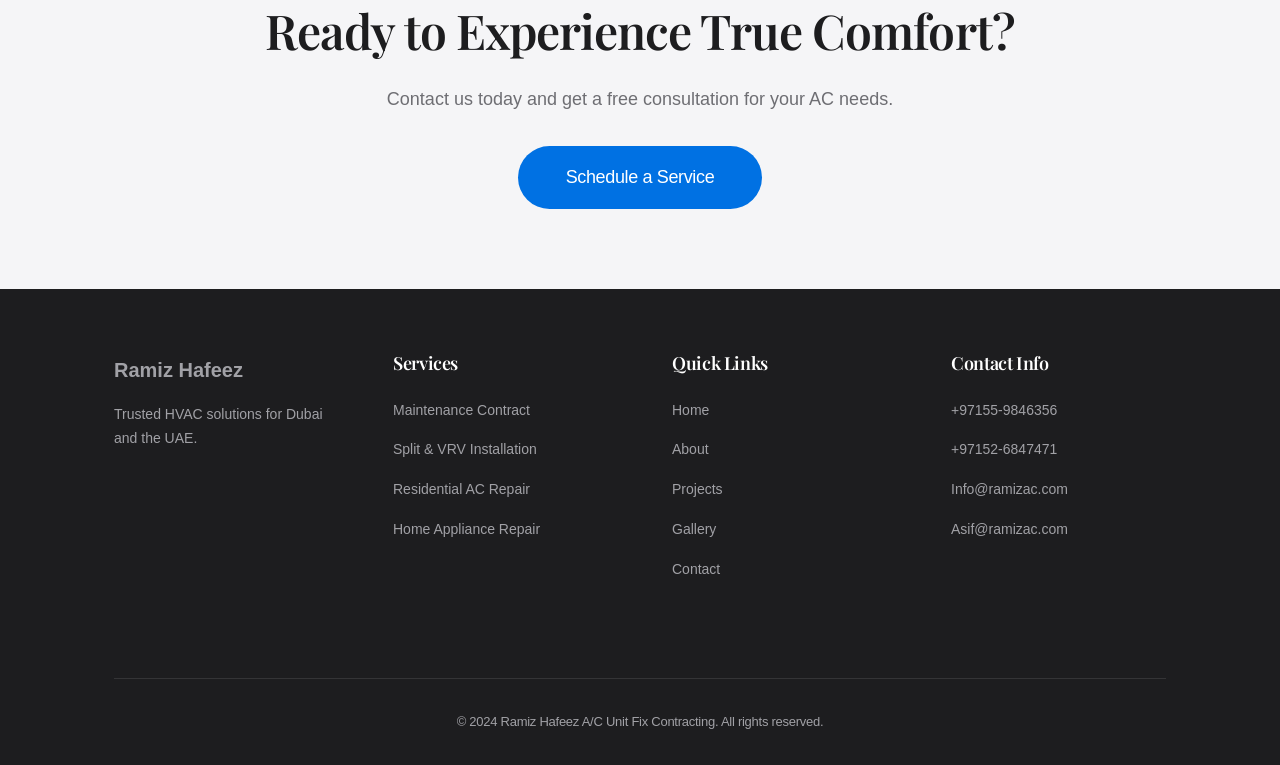
==== commit 7d9915cd: "content added" ====
--- a/site/index.html
+++ b/site/index.html
@@ -157,11 +157,44 @@
   </div>
 </section>
 
-<!-- ==================== WHY CHOOSE US ==================== -->
+<!-- ==================== KEY BENEFITS ==================== -->
 <section class="section">
   <div class="container">
     <div class="text-center mb-xl reveal">
-      <h2>Why Choose Us</h2>
+      <h2>Why Choose Ramiz Hafeez</h2>
+      <p style="font-size: 18px; color: var(--text-secondary); margin-top: 16px; max-width: 700px; margin-left: auto; margin-right: auto;">We've been delivering premium HVAC solutions since 2010, with a commitment to upfront pricing, anytime service, and expert professionalism.</p>
+    </div>
+    <div class="grid grid-3 reveal" style="margin-bottom: 60px;">
+      <div style="text-align: center;">
+        <div style="font-size: 48px; margin-bottom: 16px;">💰</div>
+        <h4 style="font-size: 20px; margin-bottom: 12px;">Upfront Pricing</h4>
+        <p style="color: var(--text-secondary); font-size: 15px;">No hidden fees. Transparent pricing from the start.</p>
+      </div>
+      <div style="text-align: center;">
+        <div style="font-size: 48px; margin-bottom: 16px;">⏰</div>
+        <h4 style="font-size: 20px; margin-bottom: 12px;">Anytime Service</h4>
+        <p style="color: var(--text-secondary); font-size: 15px;">24/7 availability for emergencies and maintenance.</p>
+      </div>
+      <div style="text-align: center;">
+        <div style="font-size: 48px; margin-bottom: 16px;">📍</div>
+        <h4 style="font-size: 20px; margin-bottom: 12px;">On The Way Alert</h4>
+        <p style="color: var(--text-secondary); font-size: 15px;">Real-time notifications about your technician's arrival.</p>
+      </div>
+      <div style="text-align: center;">
+        <div style="font-size: 48px; margin-bottom: 16px;">✓</div>
+        <h4 style="font-size: 20px; margin-bottom: 12px;">Fixed Right Promise</h4>
+        <p style="color: var(--text-secondary); font-size: 15px;">We guarantee your AC works perfectly.</p>
+      </div>
+      <div style="text-align: center;">
+        <div style="font-size: 48px; margin-bottom: 16px;">👨‍🔧</div>
+        <h4 style="font-size: 20px; margin-bottom: 12px;">Expert Technicians</h4>
+        <p style="color: var(--text-secondary); font-size: 15px;">Certified, trained, and equipped professionals.</p>
+      </div>
+      <div style="text-align: center;">
+        <div style="font-size: 48px; margin-bottom: 16px;">🏘️</div>
+        <h4 style="font-size: 20px; margin-bottom: 12px;">Neighborly Company</h4>
+        <p style="color: var(--text-secondary); font-size: 15px;">Local team, trusted across the UAE.</p>
+      </div>
     </div>
     <div class="stats reveal">
       <div>
@@ -170,11 +203,53 @@
       </div>
       <div>
         <div class="stat-number">500+</div>
-        <div class="stat-label">Clients Served</div>
+        <div class="stat-label">Happy Clients</div>
       </div>
       <div>
         <div class="stat-number">24/7</div>
-        <div class="stat-label">Support Available</div>
+        <div class="stat-label">Always Available</div>
+      </div>
+    </div>
+  </div>
+</section>
+
+<!-- ==================== AC BRANDS ==================== -->
+<section class="section bg-light">
+  <div class="container">
+    <div class="text-center mb-xl reveal">
+      <h2>We Service All Major Brands</h2>
+      <p style="font-size: 18px; color: var(--text-secondary); margin-top: 16px;">Expert installation, maintenance, and repair for these premium brands and more</p>
+    </div>
+    <div class="grid grid-3 reveal">
+      <div style="text-align: center; padding: 32px;">
+        <div style="font-size: 32px; margin-bottom: 12px;">🌟</div>
+        <h4 style="font-size: 18px;">General</h4>
+        <p style="color: var(--text-secondary); font-size: 14px;">Enhanced competitive rates</p>
+      </div>
+      <div style="text-align: center; padding: 32px;">
+        <div style="font-size: 32px; margin-bottom: 12px;">📱</div>
+        <h4 style="font-size: 18px;">Midea</h4>
+        <p style="color: var(--text-secondary); font-size: 14px;">Smart control via apps</p>
+      </div>
+      <div style="text-align: center; padding: 32px;">
+        <div style="font-size: 32px; margin-bottom: 12px;">❄️</div>
+        <h4 style="font-size: 18px;">Daikin</h4>
+        <p style="color: var(--text-secondary); font-size: 14px;">Premium efficiency units</p>
+      </div>
+      <div style="text-align: center; padding: 32px;">
+        <div style="font-size: 32px; margin-bottom: 12px;">🔷</div>
+        <h4 style="font-size: 18px;">Aux</h4>
+        <p style="color: var(--text-secondary); font-size: 14px;">UAE-optimized systems</p>
+      </div>
+      <div style="text-align: center; padding: 32px;">
+        <div style="font-size: 32px; margin-bottom: 12px;">🎯</div>
+        <h4 style="font-size: 18px;">Lennox</h4>
+        <p style="color: var(--text-secondary); font-size: 14px;">High efficiency solutions</p>
+      </div>
+      <div style="text-align: center; padding: 32px;">
+        <div style="font-size: 32px; margin-bottom: 12px;">📺</div>
+        <h4 style="font-size: 18px;">Samsung</h4>
+        <p style="color: var(--text-secondary); font-size: 14px;">Smart & efficient</p>
       </div>
     </div>
   </div>
